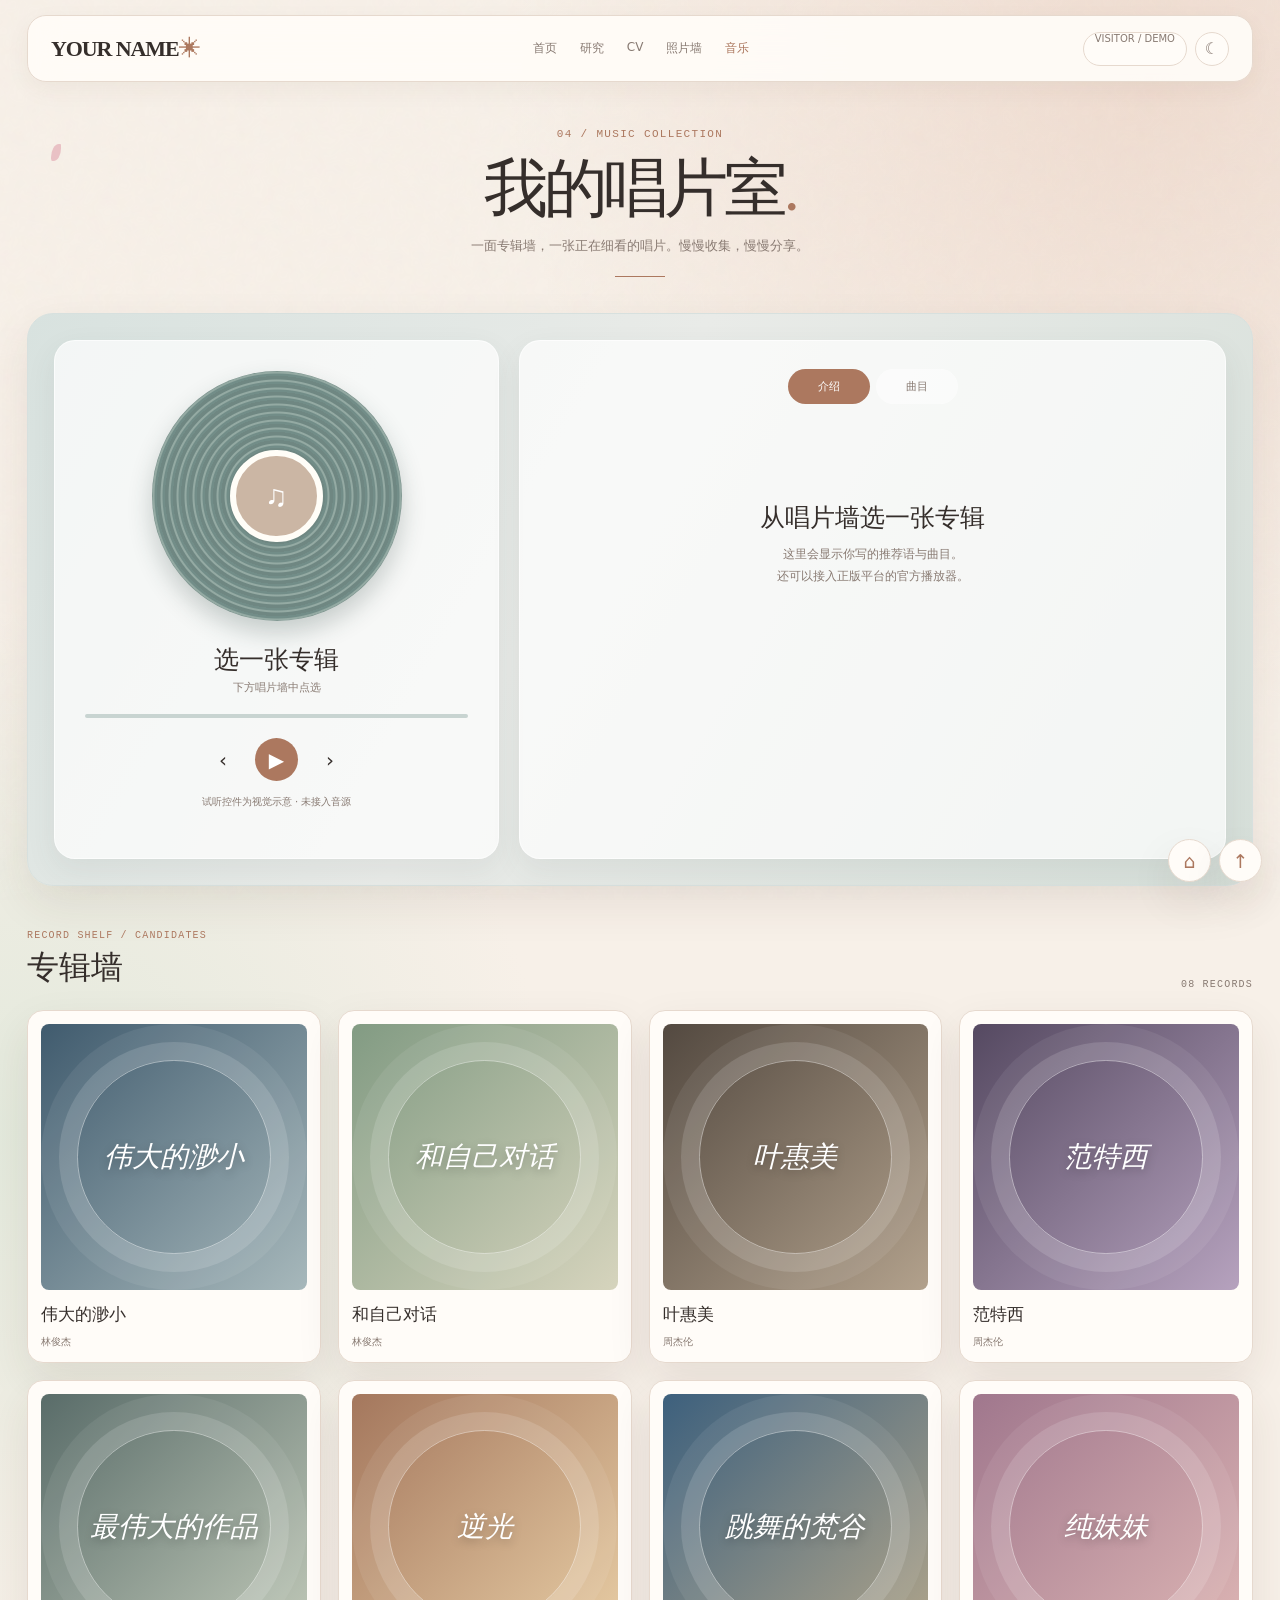
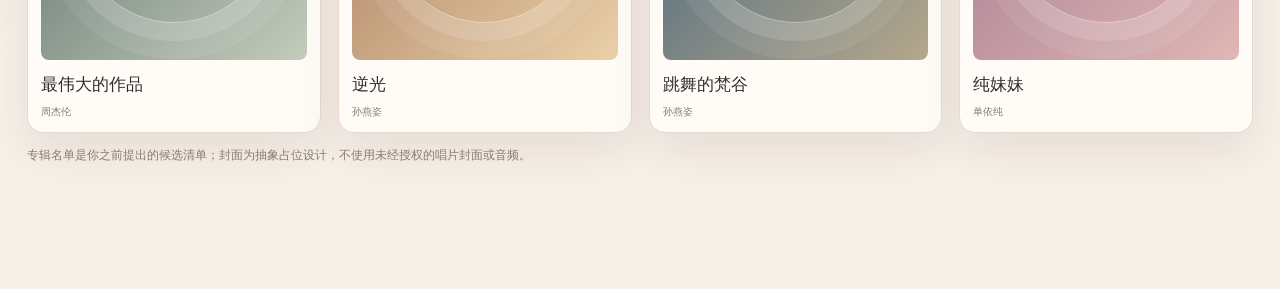
==== paper-music-demo.html @ 96dc183a "Publish personal website trial" ====
<!doctype html><html lang="zh-CN"><head><meta charset="utf-8"><meta name="viewport" content="width=device-width,initial-scale=1"><meta name="description" content="唱片墙与播放器舞台试稿"><title>Music · 完整系列试稿</title><link rel="stylesheet" href="paper-sub.css"><script src="music-data.js" defer></script><script src="paper-sub.js" defer></script></head>
<body data-page="music"><span class="petal a"></span><span class="petal b"></span><span class="petal c"></span>
<header class="site-header wrap"><a class="brand" href="paper-blog-full-demo.html">YOUR NAME<b>✳</b></a><nav class="nav" aria-label="主导航"><a href="paper-blog-full-demo.html">首页</a><a href="paper-publications-demo.html">研究</a><a href="paper-cv-demo.html">CV</a><a href="paper-photography-demo.html">照片墙</a><a href="paper-music-demo.html" aria-current="page">音乐</a></nav><div class="head-actions"><span class="visit-chip">VISITOR / DEMO</span><button class="theme-button" data-theme aria-label="切换深色模式">☾</button></div></header>
<main class="page wrap"><section class="intro"><span class="eyebrow">04 / MUSIC COLLECTION</span><h1>我的唱片室<span style="color:var(--accent)">.</span></h1><p>一面专辑墙，一张正在细看的唱片。慢慢收集，慢慢分享。</p><div class="rule"></div></section>
<section class="music-stage" aria-label="播放器舞台"><div class="card music-disc-panel"><div id="music-disc" class="music-disc" aria-hidden="true"><div class="music-disc-core">♫</div></div><h2 id="music-now-title">选一张专辑</h2><p id="music-now-artist">下方唱片墙中点选</p><div class="music-progress"><i></i></div><div class="music-controls"><button type="button" id="music-prev" aria-label="上一张专辑">‹</button><button class="main-play" type="button" id="music-play" aria-label="播放示意">▶</button><button type="button" id="music-next" aria-label="下一张专辑">›</button></div><p style="margin-top:14px;font-size:10px">试听控件为视觉示意 · 未接入音源</p></div><div class="card music-info"><div class="music-tabs" role="tablist" aria-label="专辑信息"><button type="button" role="tab" aria-selected="true" class="active" data-music-tab="about">介绍</button><button type="button" role="tab" aria-selected="false" data-music-tab="tracks">曲目</button></div><div id="music-info-content" class="music-info-content"><div><h3>从唱片墙选一张专辑</h3><p>这里会显示你写的推荐语与曲目。<br>还可以接入正版平台的官方播放器。</p></div></div></div></section>
<section aria-label="专辑墙"><div class="music-wall-heading"><div><span class="micro">RECORD SHELF / CANDIDATES</span><h2>专辑墙</h2></div><span id="album-count" class="count"></span></div><div id="music-wall" class="music-wall"></div><p class="note">专辑名单是你之前提出的候选清单；封面为抽象占位设计，不使用未经授权的唱片封面或音频。</p></section></main>
<div class="floating-note"><a href="paper-blog-full-demo.html" aria-label="返回主页">⌂</a><button type="button" data-top aria-label="回到顶部">↑</button></div><div class="toast" id="toast" role="status" hidden></div></body></html>
---- paper-sub.css ----
:root{color-scheme:light;--bg:#f7f0e8;--paper:#fffcf8;--paper-soft:#f1e8dd;--ink:#352e2b;--muted:#887a72;--accent:#ac785f;--sage:#89998a;--line:#e6d9ce;--shadow:0 18px 45px rgba(68,49,38,.09)}
*{box-sizing:border-box}html{scroll-behavior:smooth}body{margin:0;min-height:100vh;color:var(--ink);background:radial-gradient(circle at 90% 4%,#efdcd0,transparent 30%),radial-gradient(circle at 2% 60%,#e3e9dc,transparent 31%),var(--bg);font-family:"Microsoft YaHei",system-ui,sans-serif;-webkit-font-smoothing:antialiased}body:before{content:"";position:fixed;inset:0;z-index:-1;opacity:.14;pointer-events:none;background-image:url("data:image/svg+xml,%3Csvg viewBox='0 0 120 120' xmlns='http://www.w3.org/2000/svg'%3E%3Cfilter id='n'%3E%3CfeTurbulence type='fractalNoise' baseFrequency='.5' numOctaves='2'/%3E%3C/filter%3E%3Crect width='100%25' height='100%25' filter='url(%23n)' opacity='.18'/%3E%3C/svg%3E")}body.dark{color-scheme:dark;--bg:#272421;--paper:#35312c;--paper-soft:#453e37;--ink:#f4e8db;--muted:#bdada0;--accent:#d3a18c;--sage:#a7b6a5;--line:#5b5048;--shadow:0 18px 45px rgba(0,0,0,.16);background:#272421}a{color:inherit;text-decoration:none}button,input{font:inherit}button{cursor:pointer}button:disabled{cursor:not-allowed;opacity:.48}a:focus-visible,button:focus-visible,input:focus-visible{outline:2px solid var(--accent);outline-offset:3px}img{display:block;max-width:100%}.wrap{width:min(1380px,calc(100% - 54px));margin:auto}.site-header{position:sticky;z-index:40;top:10px;min-height:67px;display:flex;align-items:center;gap:24px;margin:15px auto 0;padding:12px 23px;border:1px solid var(--line);border-radius:19px;background:color-mix(in srgb,var(--paper) 92%,transparent);box-shadow:0 8px 25px rgba(70,50,38,.05);backdrop-filter:blur(15px)}.brand{flex:none;font:700 22px Georgia,"Songti SC",serif;letter-spacing:-.05em}.brand b{font-weight:400;color:var(--accent)}.nav{display:flex;justify-content:center;gap:clamp(10px,1.8vw,26px);margin:auto;white-space:nowrap}.nav a{color:var(--muted);font-size:12px}.nav a[aria-current="page"],.nav a:hover{color:var(--accent)}.head-actions{display:flex;gap:8px;align-items:center}.theme-button,.visit-chip{height:34px;border:1px solid var(--line);border-radius:99px;background:var(--paper);color:var(--muted)}.theme-button{width:34px}.visit-chip{padding:0 11px;font-size:10px;white-space:nowrap}.petal{position:fixed;z-index:1;width:10px;height:17px;border-radius:80% 8% 75% 15%;background:#de9aa7;opacity:.55;pointer-events:none;animation:drift 8s ease-in-out infinite alternate}.petal.a{top:16%;left:4%}.petal.b{top:38%;right:5%;animation-delay:-3s}.petal.c{top:74%;left:13%;animation-delay:-5s}@keyframes drift{to{translate:14px 20px;rotate:30deg}}
.page{position:relative;z-index:2;padding:46px 0 110px}.eyebrow,.kicker,.micro,.count,.meta,.smallcap{font-family:ui-monospace,Consolas,monospace;letter-spacing:.12em}.eyebrow{display:block;color:var(--accent);font-size:11px}.intro{max-width:800px;margin:0 auto 36px;text-align:center}.intro h1{margin:13px 0 9px;font:500 clamp(43px,5vw,69px)/1.12 Georgia,"Songti SC",serif;letter-spacing:-.065em}.intro p{margin:0;color:var(--muted);font-size:13px;line-height:1.8}.intro .rule{width:50px;height:1px;margin:19px auto 0;background:var(--accent)}.card{border:1px solid var(--line);border-radius:21px;background:var(--paper);box-shadow:var(--shadow)}.panel{padding:26px}.panel-top{display:flex;justify-content:space-between;align-items:center;gap:10px;margin-bottom:20px}.panel-top h2{margin:0;font:500 24px Georgia,"Songti SC",serif}.micro{color:var(--accent);font-size:10px}.count{color:var(--muted);font-size:10px}.note{color:var(--muted);font-size:12px;line-height:1.8}.soft-tag{display:inline-block;padding:7px 11px;border-radius:99px;background:var(--paper-soft);color:var(--accent);font-size:10px}.pill-row{display:flex;flex-wrap:wrap;gap:8px}.pill-row button{padding:9px 15px;border:1px solid var(--line);border-radius:99px;background:var(--paper);color:var(--muted);font-size:11px}.pill-row button.active,.pill-row button:hover{background:var(--accent);border-color:var(--accent);color:white}.blank{border:1px dashed #d8c5b8;border-radius:16px;background:color-mix(in srgb,var(--paper-soft) 46%,var(--paper));padding:27px;color:var(--muted);font-size:12px;line-height:1.8}.blank strong{display:block;margin-bottom:7px;color:var(--ink);font:500 20px Georgia,"Songti SC",serif}.ghost-btn,.solid-btn{display:inline-flex;justify-content:center;align-items:center;gap:8px;border-radius:99px;padding:11px 17px;font-size:11px}.ghost-btn{border:1px solid var(--line);background:var(--paper);color:var(--accent)}.solid-btn{border:1px solid var(--accent);background:var(--accent);color:white}.floating-note{position:fixed;z-index:30;bottom:18px;right:18px;display:flex;gap:8px}.floating-note a,.floating-note button{display:grid;place-items:center;width:43px;height:43px;border:1px solid var(--line);border-radius:50%;background:var(--paper);color:var(--accent);box-shadow:var(--shadow);font-size:19px}.toast{position:fixed;z-index:90;bottom:72px;left:50%;transform:translateX(-50%);max-width:calc(100% - 30px);padding:11px 17px;border-radius:99px;background:var(--ink);color:var(--paper);box-shadow:var(--shadow);font-size:11px;text-align:center}.toast[hidden]{display:none}
/* Publications: archive and project-card patterns, with no invented publications. */
.pub-layout{display:grid;grid-template-columns:minmax(0,1.5fr) minmax(245px,.75fr);gap:20px}.archive-card{padding:29px}.archive-year{display:flex;align-items:center;gap:15px;margin:25px 0 15px;font:500 35px Georgia,serif}.archive-year:after{content:"";height:1px;flex:1;background:var(--line)}.pub-empty{display:grid;place-items:center;min-height:250px;text-align:center}.pub-empty .mark{font:70px Georgia,serif;color:#d3baab}.pub-empty h3{margin:3px 0;font:500 24px Georgia,"Songti SC",serif}.pub-empty p{margin:0;max-width:330px;color:var(--muted);font-size:12px;line-height:1.8}.side-stack{display:flex;flex-direction:column;gap:19px}.idea-card{padding:25px;min-height:142px}.idea-card h3{margin:12px 0 6px;font:500 20px Georgia,"Songti SC",serif}.idea-card p{margin:0;color:var(--muted);font-size:11px;line-height:1.7}.pub-bottom{display:grid;grid-template-columns:repeat(3,1fr);gap:15px;margin-top:23px}.pub-bottom .card{padding:20px}.pub-bottom strong{display:block;margin:12px 0 5px;font:500 17px Georgia,"Songti SC",serif}.pub-bottom p{margin:0;color:var(--muted);font-size:11px;line-height:1.65}
/* CV: cover, tabs and an editorial two-column resume shell. */
.cv-cover{height:235px;position:relative;overflow:hidden;border-radius:23px;background:#dec5b6}.cv-cover img{width:100%;height:100%;object-fit:cover;filter:saturate(.75)}.cv-cover:after{content:"";position:absolute;inset:0;background:linear-gradient(90deg,rgba(30,25,22,.33),transparent 75%)}.cv-cover span{position:absolute;z-index:1;left:35px;bottom:28px;color:#fffaf3;font:italic 25px Georgia,serif}.cv-tabs{display:flex;gap:10px;margin:24px 0}.cv-tabs button{border:1px solid var(--line);border-radius:99px;padding:10px 17px;background:var(--paper);color:var(--muted);font-size:11px}.cv-tabs button.active{background:var(--accent);border-color:var(--accent);color:white}.cv-main{display:grid;grid-template-columns:minmax(0,1.6fr) minmax(230px,.75fr);gap:19px}.cv-sheet{padding:36px}.cv-sheet h1{margin:0 0 12px;font:500 clamp(30px,3vw,45px) Georgia,"Songti SC",serif}.cv-sheet>.note{max-width:650px}.cv-section{margin-top:34px;padding-top:20px;border-top:1px solid var(--line)}.cv-section h2{margin:0 0 16px;font:500 22px Georgia,"Songti SC",serif}.cv-row{display:grid;grid-template-columns:135px 1fr;gap:13px;padding:12px 0;border-bottom:1px solid var(--line)}.cv-row span{color:var(--accent);font:10px ui-monospace,monospace;letter-spacing:.1em}.cv-row p{margin:0;color:var(--muted);font-size:12px;line-height:1.7}.cv-side{display:flex;flex-direction:column;gap:19px}.cv-side .card{padding:24px}.cv-side h3{margin:0 0 10px;font:500 21px Georgia,"Songti SC",serif}.cv-side p{margin:0;color:var(--muted);font-size:11px;line-height:1.7}.cv-side .ghost-btn{margin-top:17px;width:100%}.update-panel{padding:35px}.update-panel[hidden],.cv-main[hidden]{display:none}
/* Photo: stacked album covers and a responsive thumbnail gallery. */
.album-grid{display:grid;grid-template-columns:repeat(4,minmax(0,1fr));gap:20px;margin-top:33px}.photo-album{min-width:0;border:0;background:none;color:var(--ink);text-align:center}.album-stack{position:relative;display:block;width:88%;aspect-ratio:4/3;margin:5px auto 19px;transition:transform .24s}.photo-album:hover .album-stack{transform:translateY(-6px) rotate(-1deg)}.album-stack:before,.album-stack:after{content:"";position:absolute;inset:0;background:#fff;border:5px solid #fff;box-shadow:0 8px 18px rgba(56,40,30,.14)}.album-stack:before{transform:translate(10px,9px) rotate(5deg)}.album-stack:after{transform:translate(-6px,5px) rotate(-4deg)}.album-stack img{position:relative;z-index:1;width:100%;height:100%;object-fit:cover;border:5px solid #fff;box-shadow:0 12px 22px rgba(56,40,30,.18)}.album-title{display:block;font:500 23px Georgia,"Songti SC",serif}.album-sub{display:block;margin-top:6px;color:var(--muted);font-size:11px}.photo-gallery{margin-top:34px}.gallery-top{display:flex;justify-content:space-between;align-items:center;gap:10px;margin-bottom:18px}.gallery-top h2{margin:0;font:500 28px Georgia,"Songti SC",serif}.gallery-grid{display:grid;grid-template-columns:repeat(5,minmax(0,1fr));gap:11px}.gallery-tile{padding:7px 7px 20px;border:1px solid var(--line);border-radius:5px;background:#fffdf8;box-shadow:0 6px 15px rgba(63,43,33,.08);transition:transform .18s}.gallery-tile:hover{transform:translateY(-3px)}.gallery-tile img{width:100%;height:160px;object-fit:cover}.gallery-more{display:block;margin:22px auto 0}.photo-lightbox{position:fixed;z-index:100;inset:0;display:grid;grid-template-columns:75px 1fr 75px;place-items:center;padding:35px;background:rgba(31,25,22,.88)}.photo-lightbox[hidden]{display:none}.lightbox-frame{min-width:0;max-width:100%;max-height:90vh;display:flex;flex-direction:column;align-items:center}.lightbox-frame img{max-width:100%;max-height:75vh;object-fit:contain;background:#fff;box-shadow:0 20px 65px #0005}.lightbox-caption{display:flex;align-items:center;justify-content:center;gap:20px;margin-top:14px;color:#fff5e9;font-size:11px}.lightbox-caption a{text-decoration:underline;text-underline-offset:3px}.photo-lightbox button{border:0;background:none;color:#fff8ee;font-size:35px}.lightbox-close{position:absolute;top:17px;right:19px}
/* Music: listening stage plus album wall; no source audio or cover files are claimed. */
.music-stage{display:grid;grid-template-columns:minmax(250px,.85fr) minmax(0,1.35fr);gap:20px;min-height:450px;margin:20px 0 37px;padding:26px;border:1px solid #d7e0de;border-radius:26px;background:linear-gradient(120deg,#d8e2df,#e9ebe8 44%,#d6dfd9);box-shadow:var(--shadow)}.music-stage>.card{background:rgba(255,255,255,.69);border-color:rgba(255,255,255,.66);box-shadow:0 11px 30px rgba(60,78,72,.08)}.music-disc-panel{display:flex;flex-direction:column;align-items:center;justify-content:center;padding:30px;text-align:center}.music-disc{width:min(250px,75%);aspect-ratio:1;border-radius:50%;display:grid;place-items:center;background:repeating-radial-gradient(circle,#728d88 0 2px,#94aaa3 3px 4px,#6f8782 5px 8px);box-shadow:0 12px 25px rgba(41,61,58,.23)}.music-disc.spin{animation:spin 12s linear infinite}@keyframes spin{to{transform:rotate(360deg)}}.music-disc-core{width:37%;height:37%;display:grid;place-items:center;border:6px solid #fffdf7;border-radius:50%;background:#cbb6a4;color:#fff;font:30px Georgia,serif}.music-disc-panel h2{margin:22px 0 4px;font:500 25px Georgia,"Songti SC",serif}.music-disc-panel p{margin:0 0 19px;color:var(--muted);font-size:11px}.music-progress{width:100%;height:4px;background:#c8d4d1;border-radius:10px}.music-progress i{display:block;width:0;height:100%;background:var(--accent)}.music-controls{display:flex;gap:22px;align-items:center;margin-top:20px}.music-controls button{border:0;background:none;color:var(--ink);font-size:20px}.music-controls .main-play{display:grid;place-items:center;width:43px;height:43px;border-radius:50%;background:var(--accent);color:white}.music-info{padding:28px}.music-tabs{display:flex;justify-content:center;gap:6px}.music-tabs button{padding:10px 30px;border:0;border-radius:99px;background:#fff8;color:var(--muted);font-size:11px}.music-tabs button.active{background:var(--accent);color:#fff}.music-info-content{min-height:280px;display:grid;place-items:center;text-align:center}.music-info-content h3{margin:0 0 10px;font:500 25px Georgia,"Songti SC",serif}.music-info-content p{margin:0;color:var(--muted);font-size:12px;line-height:1.8}.music-wall-heading{display:flex;align-items:end;justify-content:space-between;margin-bottom:20px}.music-wall-heading h2{margin:4px 0 0;font:500 32px Georgia,"Songti SC",serif}.music-wall{display:grid;grid-template-columns:repeat(4,minmax(0,1fr));gap:17px}.music-album{min-width:0;padding:13px;border:1px solid var(--line);border-radius:16px;background:var(--paper);text-align:left;color:var(--ink);box-shadow:var(--shadow);transition:transform .2s,box-shadow .2s}.music-album:hover{transform:translateY(-5px);box-shadow:0 16px 30px rgba(70,48,38,.17)}.music-album.selected{border-color:var(--accent);box-shadow:0 0 0 3px color-mix(in srgb,var(--accent) 17%,transparent),0 17px 30px rgba(70,48,38,.17)}.music-art{position:relative;width:100%;aspect-ratio:1;display:grid;place-items:center;overflow:hidden;border-radius:8px;background:linear-gradient(135deg,var(--c1),var(--c2))}.music-art:before{content:"";position:absolute;width:72%;aspect-ratio:1;border:1px solid #fff7;border-radius:50%;box-shadow:0 0 0 18px #fff2,0 0 0 36px #fff1}.music-art span{position:relative;max-width:80%;color:#fff;text-align:center;font:italic 28px Georgia,"Songti SC",serif;text-shadow:0 3px 10px #0004}.music-album strong{display:block;margin:13px 0 4px;font:500 17px Georgia,"Songti SC",serif}.music-album small{color:var(--muted);font-size:10px}
@media(max-width:1020px){.nav{gap:12px}.nav a{font-size:11px}.visit-chip{display:none}.pub-layout,.cv-main{grid-template-columns:1fr}.side-stack{display:grid;grid-template-columns:1fr 1fr}.gallery-grid{grid-template-columns:repeat(4,1fr)}.music-wall{grid-template-columns:repeat(3,1fr)}}
@media(max-width:700px){.wrap{width:calc(100% - 28px)}.site-header{top:5px;margin-top:6px;gap:12px;padding:10px 14px}.brand{font-size:17px}.nav{margin-left:auto;overflow:auto;justify-content:flex-start}.nav a{font-size:10px}.page{padding-top:35px}.intro h1{font-size:43px}.pub-bottom{grid-template-columns:1fr}.cv-cover{height:180px}.cv-sheet{padding:23px}.album-grid{grid-template-columns:repeat(2,1fr);gap:24px 12px}.gallery-grid{grid-template-columns:repeat(3,1fr)}.gallery-tile img{height:130px}.music-stage{grid-template-columns:1fr}.music-wall{grid-template-columns:repeat(2,1fr)}.photo-lightbox{grid-template-columns:38px 1fr 38px;padding:18px 5px}}
@media(max-width:480px){.nav a:nth-child(n+5){display:none}.intro h1{font-size:38px}.side-stack{display:flex}.cv-row{grid-template-columns:1fr;gap:4px}.album-title{font-size:18px}.gallery-grid{grid-template-columns:repeat(2,1fr)}.gallery-tile img{height:125px}.music-stage{padding:11px}.music-info{padding:18px}.music-wall{gap:10px}.music-album{padding:8px}.music-album strong{font-size:14px}.music-art span{font-size:20px}}
@media(prefers-reduced-motion:reduce){*,*:before,*:after{animation-duration:.01ms!important;scroll-behavior:auto!important}}
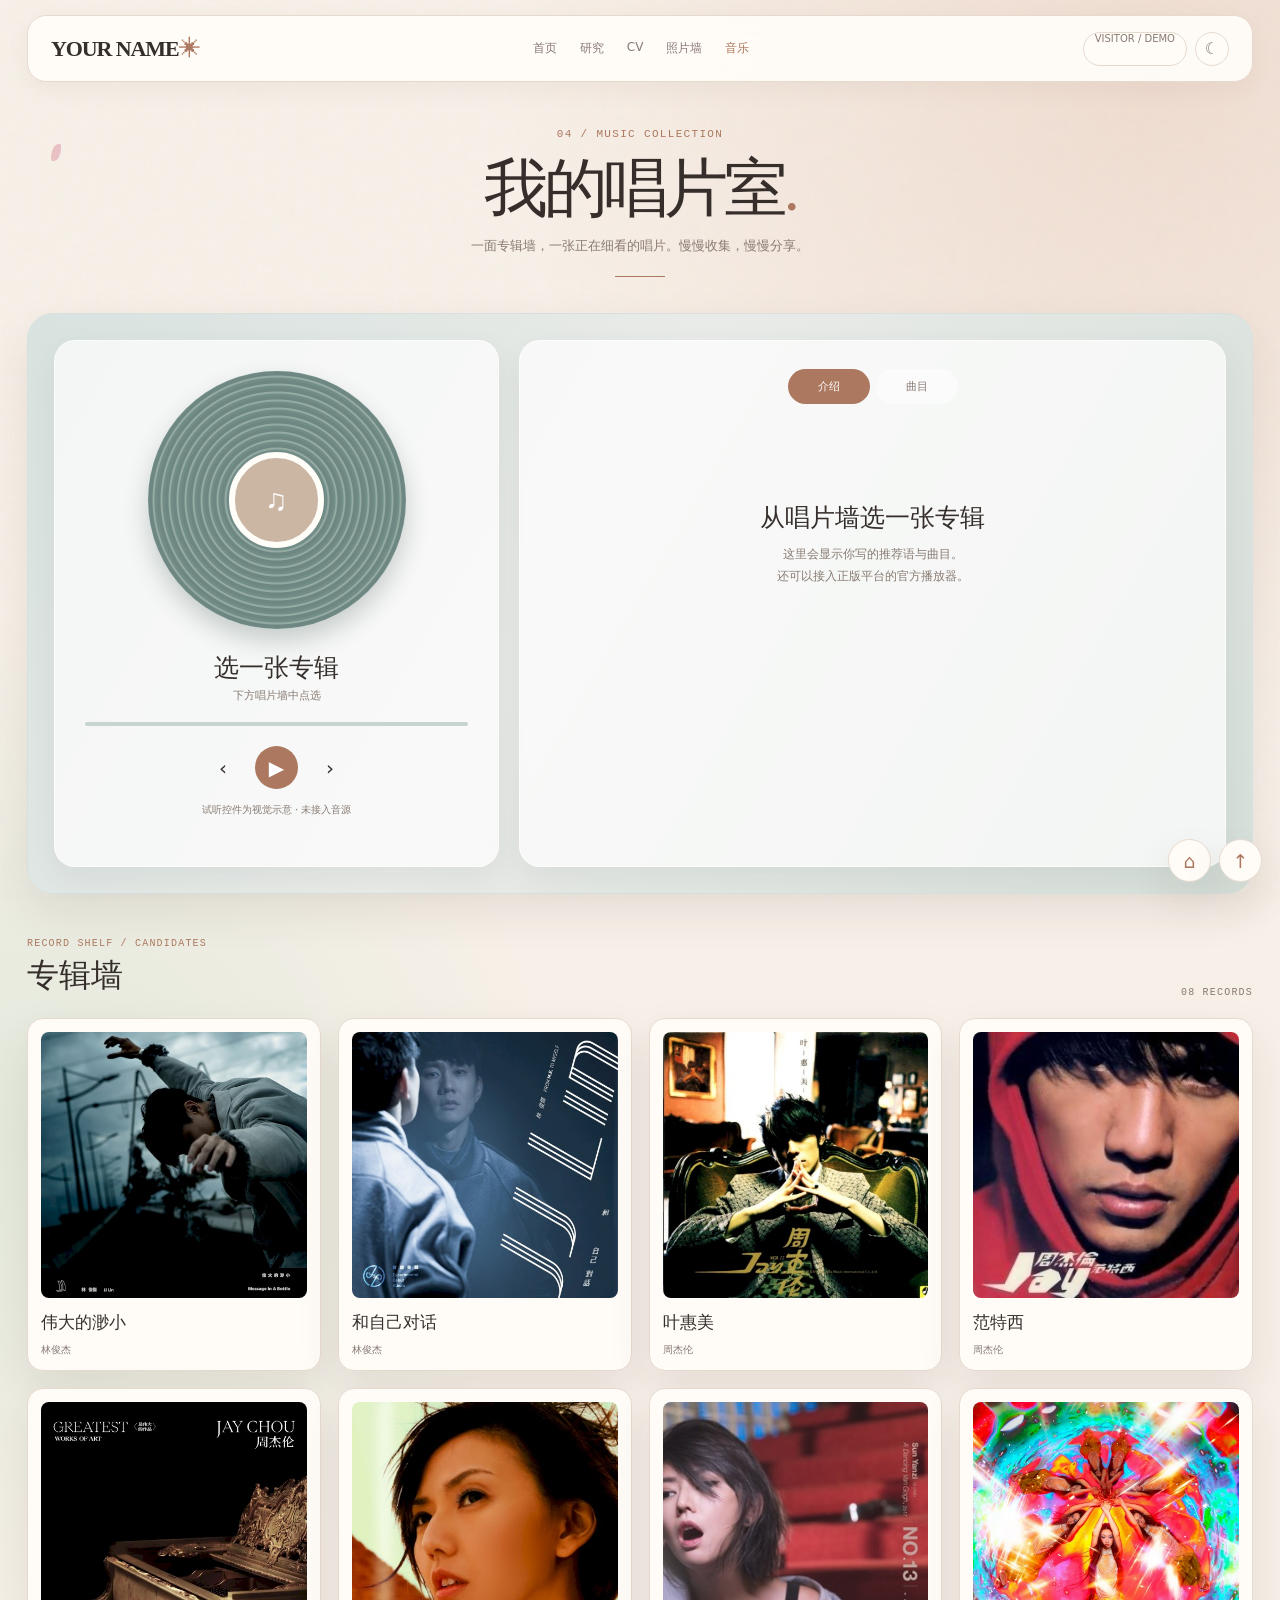
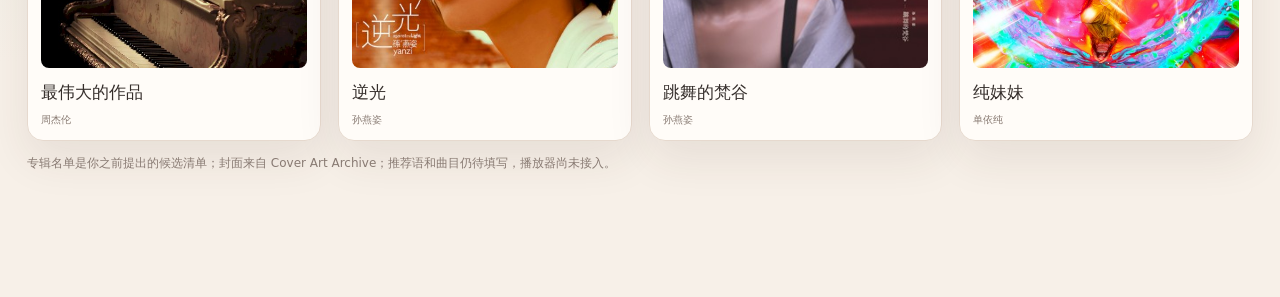
==== commit 656ca9d0: "Show album artwork in music collection" ====
--- a/paper-music-demo.html
+++ b/paper-music-demo.html
@@ -1,7 +1,7 @@
-<!doctype html><html lang="zh-CN"><head><meta charset="utf-8"><meta name="viewport" content="width=device-width,initial-scale=1"><meta name="description" content="唱片墙与播放器舞台试稿"><title>Music · 完整系列试稿</title><link rel="stylesheet" href="paper-sub.css"><script src="music-data.js" defer></script><script src="paper-sub.js" defer></script></head>
+<!doctype html><html lang="zh-CN"><head><meta charset="utf-8"><meta name="viewport" content="width=device-width,initial-scale=1"><meta name="description" content="唱片墙与播放器舞台试稿"><title>Music · 完整系列试稿</title><link rel="stylesheet" href="paper-sub.css"><link rel="stylesheet" href="music-covers.css"><script src="music-data.js" defer></script><script src="paper-sub.js" defer></script></head>
 <body data-page="music"><span class="petal a"></span><span class="petal b"></span><span class="petal c"></span>
 <header class="site-header wrap"><a class="brand" href="paper-blog-full-demo.html">YOUR NAME<b>✳</b></a><nav class="nav" aria-label="主导航"><a href="paper-blog-full-demo.html">首页</a><a href="paper-publications-demo.html">研究</a><a href="paper-cv-demo.html">CV</a><a href="paper-photography-demo.html">照片墙</a><a href="paper-music-demo.html" aria-current="page">音乐</a></nav><div class="head-actions"><span class="visit-chip">VISITOR / DEMO</span><button class="theme-button" data-theme aria-label="切换深色模式">☾</button></div></header>
 <main class="page wrap"><section class="intro"><span class="eyebrow">04 / MUSIC COLLECTION</span><h1>我的唱片室<span style="color:var(--accent)">.</span></h1><p>一面专辑墙，一张正在细看的唱片。慢慢收集，慢慢分享。</p><div class="rule"></div></section>
 <section class="music-stage" aria-label="播放器舞台"><div class="card music-disc-panel"><div id="music-disc" class="music-disc" aria-hidden="true"><div class="music-disc-core">♫</div></div><h2 id="music-now-title">选一张专辑</h2><p id="music-now-artist">下方唱片墙中点选</p><div class="music-progress"><i></i></div><div class="music-controls"><button type="button" id="music-prev" aria-label="上一张专辑">‹</button><button class="main-play" type="button" id="music-play" aria-label="播放示意">▶</button><button type="button" id="music-next" aria-label="下一张专辑">›</button></div><p style="margin-top:14px;font-size:10px">试听控件为视觉示意 · 未接入音源</p></div><div class="card music-info"><div class="music-tabs" role="tablist" aria-label="专辑信息"><button type="button" role="tab" aria-selected="true" class="active" data-music-tab="about">介绍</button><button type="button" role="tab" aria-selected="false" data-music-tab="tracks">曲目</button></div><div id="music-info-content" class="music-info-content"><div><h3>从唱片墙选一张专辑</h3><p>这里会显示你写的推荐语与曲目。<br>还可以接入正版平台的官方播放器。</p></div></div></div></section>
-<section aria-label="专辑墙"><div class="music-wall-heading"><div><span class="micro">RECORD SHELF / CANDIDATES</span><h2>专辑墙</h2></div><span id="album-count" class="count"></span></div><div id="music-wall" class="music-wall"></div><p class="note">专辑名单是你之前提出的候选清单；封面为抽象占位设计，不使用未经授权的唱片封面或音频。</p></section></main>
+<section aria-label="专辑墙"><div class="music-wall-heading"><div><span class="micro">RECORD SHELF / CANDIDATES</span><h2>专辑墙</h2></div><span id="album-count" class="count"></span></div><div id="music-wall" class="music-wall"></div><p class="note">专辑名单是你之前提出的候选清单；封面来自 Cover Art Archive；推荐语和曲目仍待填写，播放器尚未接入。</p></section></main>
 <div class="floating-note"><a href="paper-blog-full-demo.html" aria-label="返回主页">⌂</a><button type="button" data-top aria-label="回到顶部">↑</button></div><div class="toast" id="toast" role="status" hidden></div></body></html>
--- a/music-covers.css
+++ b/music-covers.css
@@ -0,0 +1,60 @@
+.music-display {
+  position: relative;
+  width: min(258px, 78%);
+  aspect-ratio: 1;
+  margin: 0 auto;
+  isolation: isolate;
+}
+
+.music-display .music-disc {
+  width: 100%;
+  height: 100%;
+  transition: transform .4s ease;
+}
+
+.music-display.has-cover .music-disc {
+  position: absolute;
+  top: 2%;
+  left: 14%;
+  width: 94%;
+  height: 94%;
+  transform: rotate(16deg);
+}
+
+.music-stage-cover:not([hidden]) {
+  position: absolute;
+  z-index: 1;
+  top: 3%;
+  left: 0;
+  display: block;
+  width: 83%;
+  aspect-ratio: 1;
+  border: 5px solid #f9f7f3;
+  border-radius: 5px;
+  object-fit: cover;
+  box-shadow: 0 12px 27px #24312c42,
+    0 0 35px color-mix(in srgb, var(--album-glow) 35%, transparent);
+}
+
+.music-art.has-cover::before,
+.music-art.has-cover span { display: none; }
+
+.music-art img {
+  display: block;
+  width: 100%;
+  height: 100%;
+  object-fit: cover;
+  transition: transform .3s ease;
+}
+
+.music-album:hover .music-art,
+.music-album.selected .music-art {
+  box-shadow: 0 0 26px color-mix(in srgb, var(--c1) 38%, transparent);
+}
+
+.music-album:hover .music-art img { transform: scale(1.04); }
+
+@media (prefers-reduced-motion: reduce) {
+  .music-art img,
+  .music-display .music-disc { transition: none; }
+}
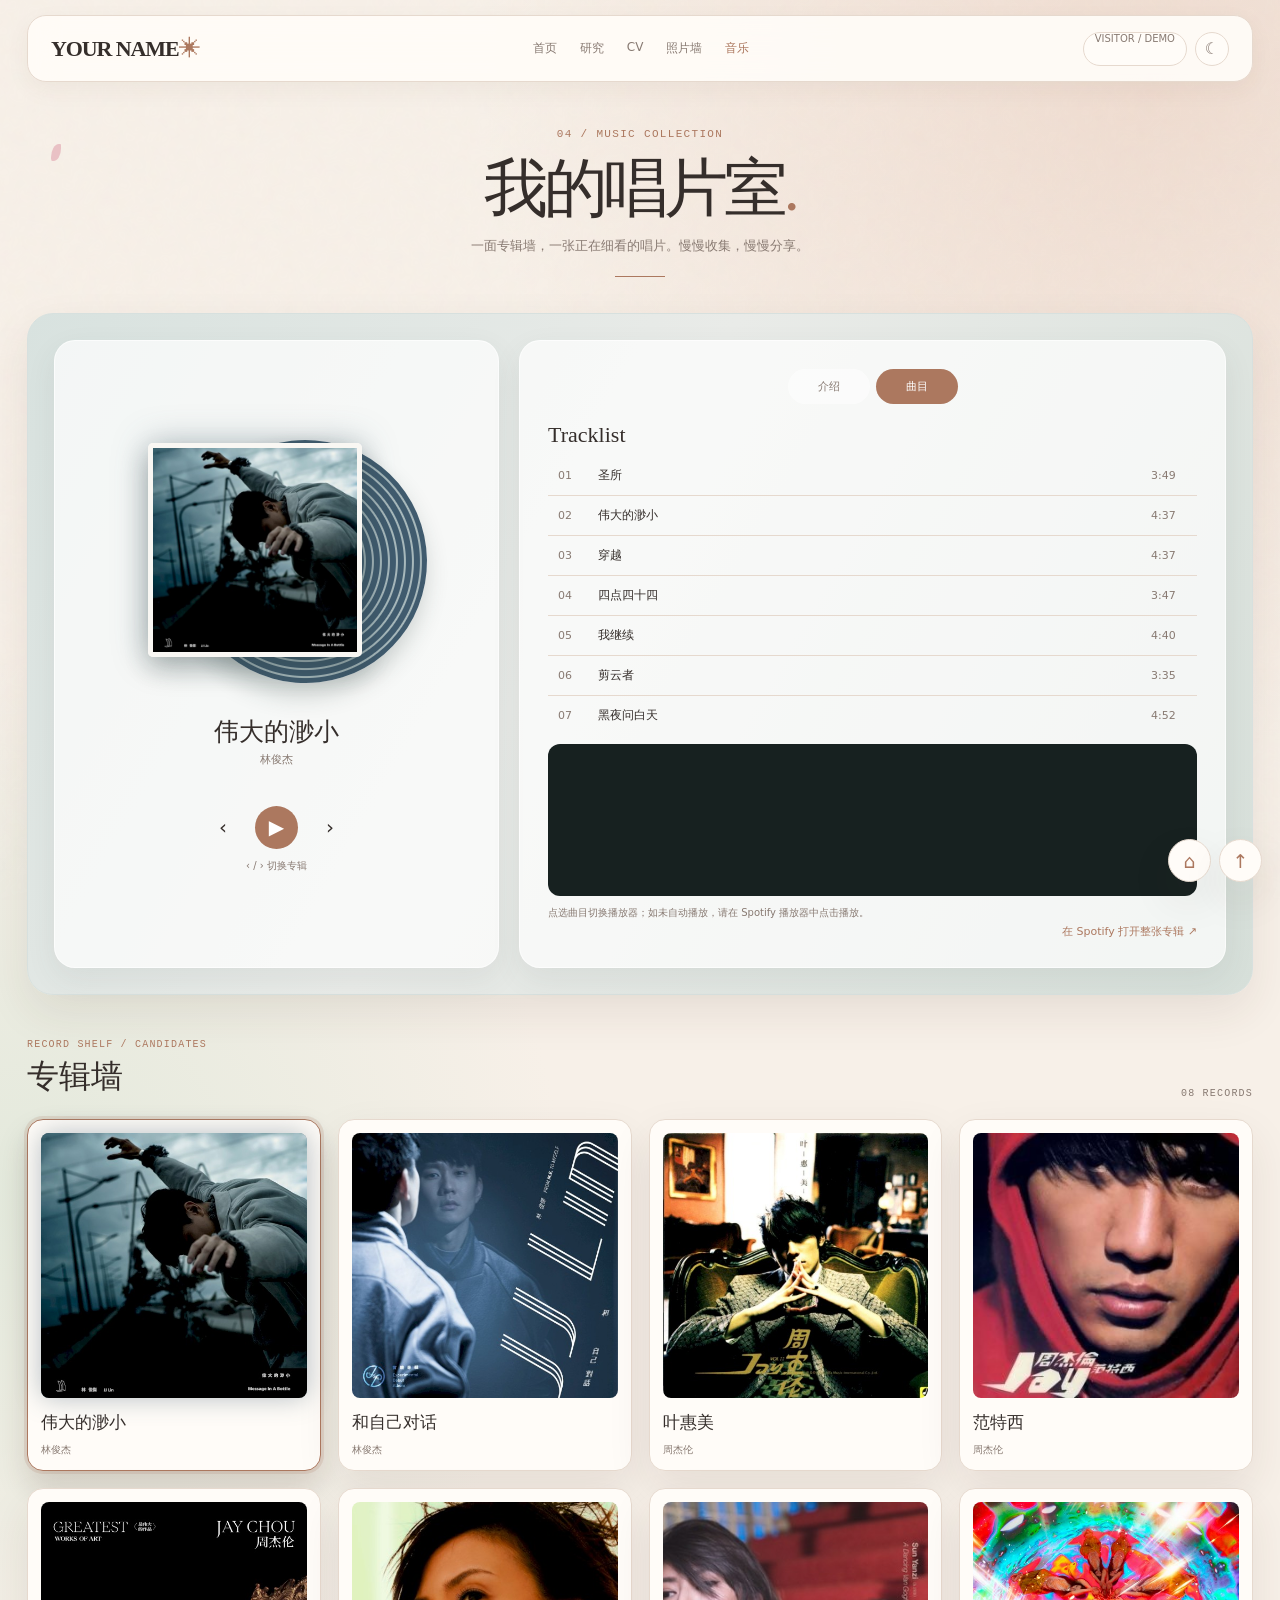
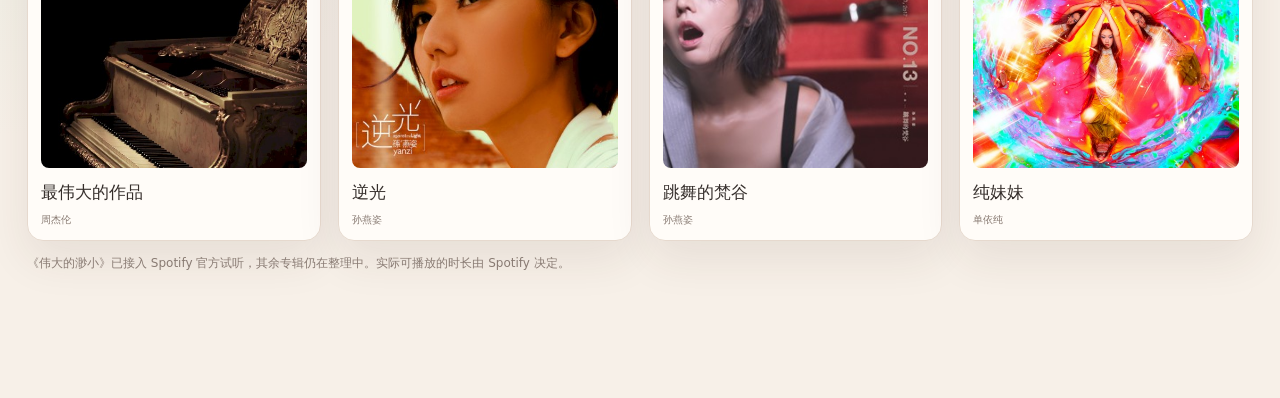
==== commit 0abbea7b: "Add Spotify listening sample for Great Small album" ====
--- a/paper-music-demo.html
+++ b/paper-music-demo.html
@@ -1,7 +1,7 @@
-<!doctype html><html lang="zh-CN"><head><meta charset="utf-8"><meta name="viewport" content="width=device-width,initial-scale=1"><meta name="description" content="唱片墙与播放器舞台试稿"><title>Music · 完整系列试稿</title><link rel="stylesheet" href="paper-sub.css"><link rel="stylesheet" href="music-covers.css"><script src="music-data.js" defer></script><script src="paper-sub.js" defer></script></head>
+<!doctype html><html lang="zh-CN"><head><meta charset="utf-8"><meta name="viewport" content="width=device-width,initial-scale=1"><meta name="description" content="唱片墙与播放器舞台试稿"><title>Music · 完整系列试稿</title><link rel="stylesheet" href="paper-sub.css"><link rel="stylesheet" href="music-covers.css?v=spotify-1"><script src="music-data.js?v=spotify-1" defer></script><script src="paper-sub.js?v=spotify-1" defer></script></head>
 <body data-page="music"><span class="petal a"></span><span class="petal b"></span><span class="petal c"></span>
 <header class="site-header wrap"><a class="brand" href="paper-blog-full-demo.html">YOUR NAME<b>✳</b></a><nav class="nav" aria-label="主导航"><a href="paper-blog-full-demo.html">首页</a><a href="paper-publications-demo.html">研究</a><a href="paper-cv-demo.html">CV</a><a href="paper-photography-demo.html">照片墙</a><a href="paper-music-demo.html" aria-current="page">音乐</a></nav><div class="head-actions"><span class="visit-chip">VISITOR / DEMO</span><button class="theme-button" data-theme aria-label="切换深色模式">☾</button></div></header>
 <main class="page wrap"><section class="intro"><span class="eyebrow">04 / MUSIC COLLECTION</span><h1>我的唱片室<span style="color:var(--accent)">.</span></h1><p>一面专辑墙，一张正在细看的唱片。慢慢收集，慢慢分享。</p><div class="rule"></div></section>
-<section class="music-stage" aria-label="播放器舞台"><div class="card music-disc-panel"><div id="music-disc" class="music-disc" aria-hidden="true"><div class="music-disc-core">♫</div></div><h2 id="music-now-title">选一张专辑</h2><p id="music-now-artist">下方唱片墙中点选</p><div class="music-progress"><i></i></div><div class="music-controls"><button type="button" id="music-prev" aria-label="上一张专辑">‹</button><button class="main-play" type="button" id="music-play" aria-label="播放示意">▶</button><button type="button" id="music-next" aria-label="下一张专辑">›</button></div><p style="margin-top:14px;font-size:10px">试听控件为视觉示意 · 未接入音源</p></div><div class="card music-info"><div class="music-tabs" role="tablist" aria-label="专辑信息"><button type="button" role="tab" aria-selected="true" class="active" data-music-tab="about">介绍</button><button type="button" role="tab" aria-selected="false" data-music-tab="tracks">曲目</button></div><div id="music-info-content" class="music-info-content"><div><h3>从唱片墙选一张专辑</h3><p>这里会显示你写的推荐语与曲目。<br>还可以接入正版平台的官方播放器。</p></div></div></div></section>
-<section aria-label="专辑墙"><div class="music-wall-heading"><div><span class="micro">RECORD SHELF / CANDIDATES</span><h2>专辑墙</h2></div><span id="album-count" class="count"></span></div><div id="music-wall" class="music-wall"></div><p class="note">专辑名单是你之前提出的候选清单；封面来自 Cover Art Archive；推荐语和曲目仍待填写，播放器尚未接入。</p></section></main>
+<section class="music-stage" aria-label="播放器舞台"><div class="card music-disc-panel"><div id="music-disc" class="music-disc" aria-hidden="true"><div class="music-disc-core">♫</div></div><h2 id="music-now-title">伟大的渺小</h2><p id="music-now-artist">林俊杰</p><div class="music-controls"><button type="button" id="music-prev" aria-label="上一张专辑">‹</button><button class="main-play" type="button" id="music-play" aria-label="播放或暂停 Spotify 试听">▶</button><button type="button" id="music-next" aria-label="下一张专辑">›</button></div><p class="music-control-caption">‹ / › 切换专辑</p></div><div class="card music-info"><div class="music-tabs" role="tablist" aria-label="专辑信息"><button type="button" role="tab" aria-selected="false" data-music-tab="about">介绍</button><button type="button" role="tab" aria-selected="true" class="active" data-music-tab="tracks">曲目</button></div><div id="music-info-content" class="music-info-content"></div></div></section>
+<section aria-label="专辑墙"><div class="music-wall-heading"><div><span class="micro">RECORD SHELF / CANDIDATES</span><h2>专辑墙</h2></div><span id="album-count" class="count"></span></div><div id="music-wall" class="music-wall"></div><p class="note">《伟大的渺小》已接入 Spotify 官方试听，其余专辑仍在整理中。实际可播放的时长由 Spotify 决定。</p></section></main>
 <div class="floating-note"><a href="paper-blog-full-demo.html" aria-label="返回主页">⌂</a><button type="button" data-top aria-label="回到顶部">↑</button></div><div class="toast" id="toast" role="status" hidden></div></body></html>
--- a/music-covers.css
+++ b/music-covers.css
@@ -58,3 +58,25 @@
   .music-art img,
   .music-display .music-disc { transition: none; }
 }
+
+.music-stage .music-info { display: flex; flex-direction: column; min-width: 0; }
+.music-stage .music-info-content { display: block; min-height: 0; flex: 1; text-align: left; }
+.music-detail-inner { width: 100%; }
+.music-detail-inner h3 { margin: 18px 0 8px; font-size: 22px; }
+.music-detail-inner p { margin: 0 0 15px; line-height: 1.7; }
+.music-tracklist { max-height: 272px; overflow-y: auto; margin: 8px 0 16px; padding: 0; list-style: none; scrollbar-color: #a7b8bb transparent; }
+.music-tracklist li { margin: 0; }
+.music-track { display: grid; grid-template-columns: 30px minmax(0,1fr) 36px; align-items: center; gap: 10px; width: 100%; min-height: 40px; padding: 4px 10px; border: 0; border-bottom: 1px solid var(--line); background: transparent; color: var(--ink); text-align: left; cursor: pointer; }
+.music-track:hover, .music-track.active { background: #d8e2df88; border-radius: 8px; }
+.music-track span { color: var(--muted); font-size: 11px; font-variant-numeric: tabular-nums; }
+.music-track strong { overflow: hidden; text-overflow: ellipsis; white-space: nowrap; font-weight: 500; font-size: 12px; }
+.spotify-player { width: 100%; min-height: 152px; overflow: hidden; border-radius: 12px; background: #172120; }
+.spotify-player[hidden] { display: none; }
+.spotify-player iframe { display: block; width: 100%; height: 152px; border: 0; }
+.spotify-hint { margin: 9px 0 3px !important; color: var(--muted); font-size: 10px !important; line-height: 1.55; }
+.spotify-hint[hidden], .spotify-album-link[hidden] { display: none; }
+.spotify-album-link { align-self: flex-end; color: var(--accent); font-size: 11px; text-decoration: none; }
+.spotify-album-link:hover { text-decoration: underline; }
+.music-control-caption { margin: 10px 0 0 !important; font-size: 10px !important; }
+.music-controls button { cursor: pointer; }
+@media (max-width: 700px) { .music-tracklist { max-height: 240px; } }
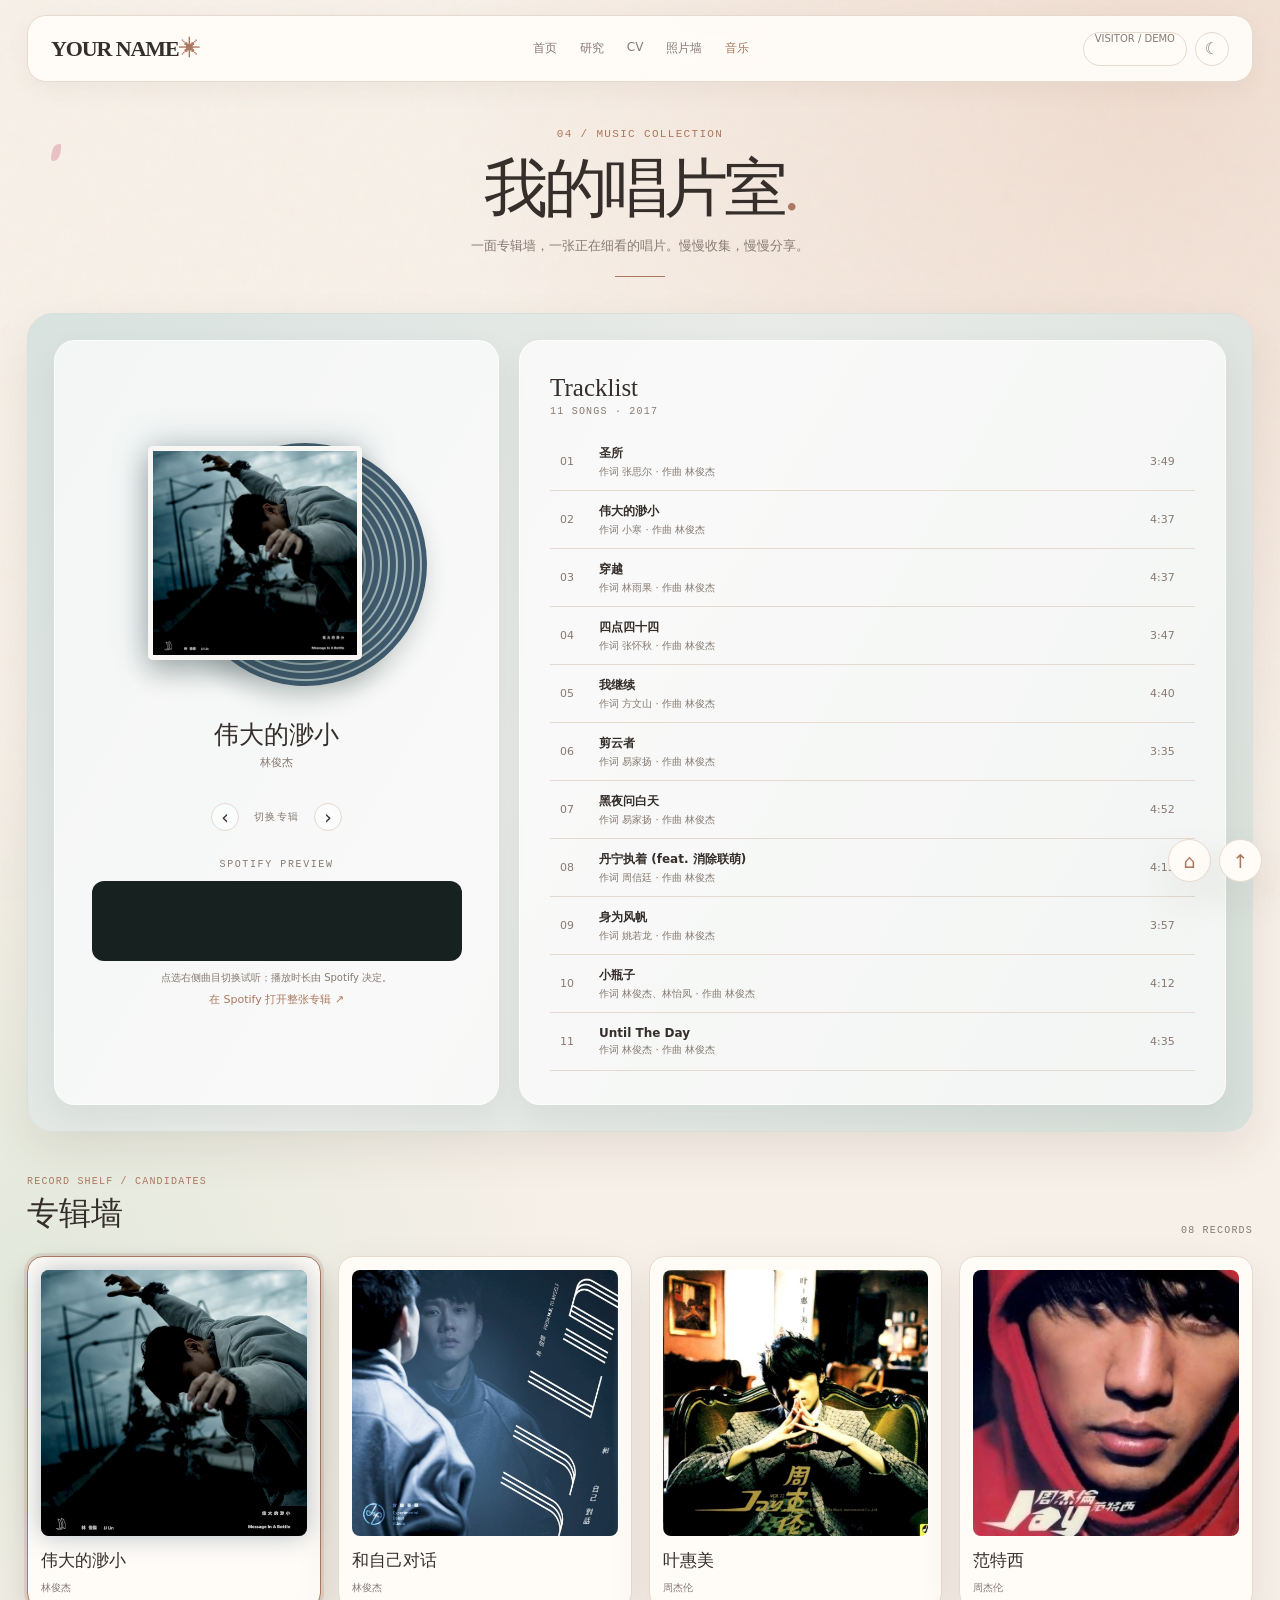
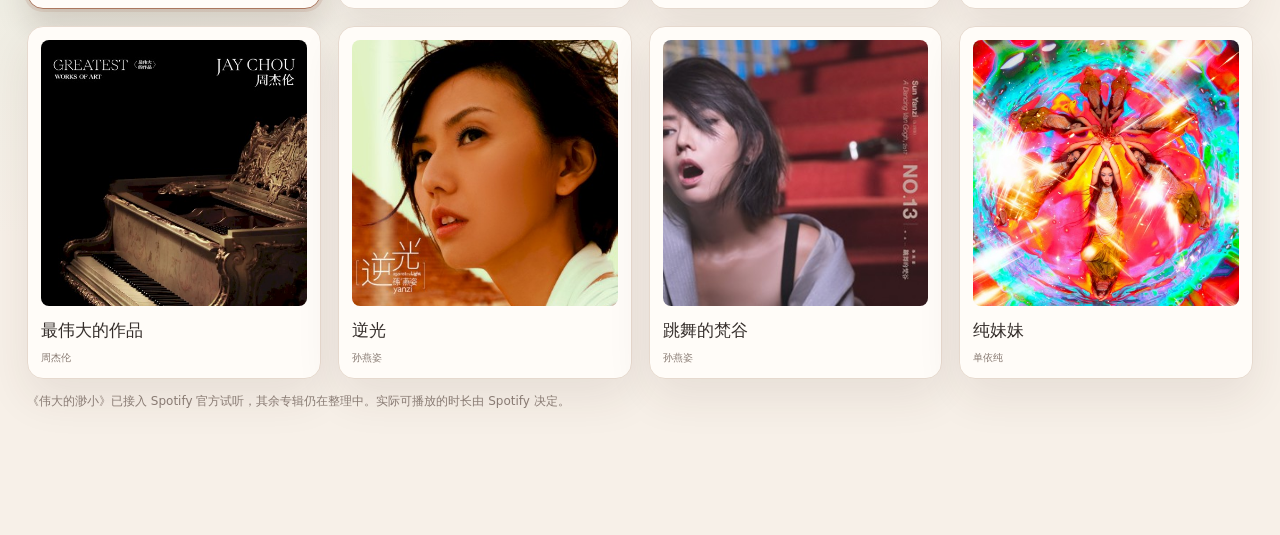
==== commit ce99ff65: "Refine music tracklist and move player below album art" ====
--- a/paper-music-demo.html
+++ b/paper-music-demo.html
@@ -1,7 +1,15 @@
-<!doctype html><html lang="zh-CN"><head><meta charset="utf-8"><meta name="viewport" content="width=device-width,initial-scale=1"><meta name="description" content="唱片墙与播放器舞台试稿"><title>Music · 完整系列试稿</title><link rel="stylesheet" href="paper-sub.css"><link rel="stylesheet" href="music-covers.css?v=spotify-1"><script src="music-data.js?v=spotify-1" defer></script><script src="paper-sub.js?v=spotify-1" defer></script></head>
+<!doctype html><html lang="zh-CN"><head><meta charset="utf-8"><meta name="viewport" content="width=device-width,initial-scale=1"><meta name="description" content="唱片墙与播放器舞台试稿"><title>Music · 完整系列试稿</title><link rel="stylesheet" href="paper-sub.css"><link rel="stylesheet" href="music-covers.css?v=spotify-2"><script src="music-data.js?v=spotify-2" defer></script><script src="paper-sub.js?v=spotify-2" defer></script></head>
 <body data-page="music"><span class="petal a"></span><span class="petal b"></span><span class="petal c"></span>
 <header class="site-header wrap"><a class="brand" href="paper-blog-full-demo.html">YOUR NAME<b>✳</b></a><nav class="nav" aria-label="主导航"><a href="paper-blog-full-demo.html">首页</a><a href="paper-publications-demo.html">研究</a><a href="paper-cv-demo.html">CV</a><a href="paper-photography-demo.html">照片墙</a><a href="paper-music-demo.html" aria-current="page">音乐</a></nav><div class="head-actions"><span class="visit-chip">VISITOR / DEMO</span><button class="theme-button" data-theme aria-label="切换深色模式">☾</button></div></header>
 <main class="page wrap"><section class="intro"><span class="eyebrow">04 / MUSIC COLLECTION</span><h1>我的唱片室<span style="color:var(--accent)">.</span></h1><p>一面专辑墙，一张正在细看的唱片。慢慢收集，慢慢分享。</p><div class="rule"></div></section>
-<section class="music-stage" aria-label="播放器舞台"><div class="card music-disc-panel"><div id="music-disc" class="music-disc" aria-hidden="true"><div class="music-disc-core">♫</div></div><h2 id="music-now-title">伟大的渺小</h2><p id="music-now-artist">林俊杰</p><div class="music-controls"><button type="button" id="music-prev" aria-label="上一张专辑">‹</button><button class="main-play" type="button" id="music-play" aria-label="播放或暂停 Spotify 试听">▶</button><button type="button" id="music-next" aria-label="下一张专辑">›</button></div><p class="music-control-caption">‹ / › 切换专辑</p></div><div class="card music-info"><div class="music-tabs" role="tablist" aria-label="专辑信息"><button type="button" role="tab" aria-selected="false" data-music-tab="about">介绍</button><button type="button" role="tab" aria-selected="true" class="active" data-music-tab="tracks">曲目</button></div><div id="music-info-content" class="music-info-content"></div></div></section>
+<section class="music-stage" aria-label="播放器舞台">
+  <div class="card music-disc-panel">
+    <div id="music-disc" class="music-disc" aria-hidden="true"><div class="music-disc-core">♫</div></div>
+    <h2 id="music-now-title">伟大的渺小</h2><p id="music-now-artist">林俊杰</p>
+    <div class="music-controls"><button type="button" id="music-prev" aria-label="上一张专辑">‹</button><span>切换专辑</span><button type="button" id="music-next" aria-label="下一张专辑">›</button></div>
+    <p class="music-control-caption">SPOTIFY PREVIEW</p>
+  </div>
+  <div class="card music-info"><div id="music-info-content" class="music-info-content"></div></div>
+</section>
 <section aria-label="专辑墙"><div class="music-wall-heading"><div><span class="micro">RECORD SHELF / CANDIDATES</span><h2>专辑墙</h2></div><span id="album-count" class="count"></span></div><div id="music-wall" class="music-wall"></div><p class="note">《伟大的渺小》已接入 Spotify 官方试听，其余专辑仍在整理中。实际可播放的时长由 Spotify 决定。</p></section></main>
 <div class="floating-note"><a href="paper-blog-full-demo.html" aria-label="返回主页">⌂</a><button type="button" data-top aria-label="回到顶部">↑</button></div><div class="toast" id="toast" role="status" hidden></div></body></html>
--- a/music-covers.css
+++ b/music-covers.css
@@ -59,24 +59,33 @@
   .music-display .music-disc { transition: none; }
 }
 
-.music-stage .music-info { display: flex; flex-direction: column; min-width: 0; }
+.music-stage .music-disc-panel { min-width: 0; padding: 32px 28px; }
+.music-stage .music-info { display: flex; flex-direction: column; min-width: 0; padding: 33px 30px; }
 .music-stage .music-info-content { display: block; min-height: 0; flex: 1; text-align: left; }
 .music-detail-inner { width: 100%; }
-.music-detail-inner h3 { margin: 18px 0 8px; font-size: 22px; }
-.music-detail-inner p { margin: 0 0 15px; line-height: 1.7; }
-.music-tracklist { max-height: 272px; overflow-y: auto; margin: 8px 0 16px; padding: 0; list-style: none; scrollbar-color: #a7b8bb transparent; }
+.music-detail-inner h3 { margin: 0; font-size: 25px; }
+.music-detail-inner p { line-height: 1.7; }
+.music-detail-inner .music-track-count { margin: 3px 0 14px; color: var(--muted); font: 10px/1.4 ui-monospace, monospace; letter-spacing: .12em; }
+.music-tracklist { margin: 0; padding: 0; list-style: none; }
 .music-tracklist li { margin: 0; }
-.music-track { display: grid; grid-template-columns: 30px minmax(0,1fr) 36px; align-items: center; gap: 10px; width: 100%; min-height: 40px; padding: 4px 10px; border: 0; border-bottom: 1px solid var(--line); background: transparent; color: var(--ink); text-align: left; cursor: pointer; }
+.music-track { display: grid; grid-template-columns: 28px minmax(0,1fr) 35px; align-items: center; gap: 11px; width: 100%; min-height: 58px; padding: 6px 10px; border: 0; border-bottom: 1px solid var(--line); background: transparent; color: var(--ink); text-align: left; cursor: pointer; }
 .music-track:hover, .music-track.active { background: #d8e2df88; border-radius: 8px; }
-.music-track span { color: var(--muted); font-size: 11px; font-variant-numeric: tabular-nums; }
-.music-track strong { overflow: hidden; text-overflow: ellipsis; white-space: nowrap; font-weight: 500; font-size: 12px; }
-.spotify-player { width: 100%; min-height: 152px; overflow: hidden; border-radius: 12px; background: #172120; }
+.music-track > span:first-child, .music-track > span:last-child { color: var(--muted); font-size: 11px; font-variant-numeric: tabular-nums; }
+.music-track-copy { display: flex; flex-direction: column; min-width: 0; gap: 3px; }
+.music-track-copy strong { overflow: hidden; text-overflow: ellipsis; white-space: nowrap; font-weight: 600; font-size: 12px; }
+.music-track-copy small { overflow: hidden; color: var(--muted); font-size: 10px; text-overflow: ellipsis; white-space: nowrap; }
+.music-disc-panel .music-controls { gap: 15px; margin-top: 14px; }
+.music-disc-panel .music-controls button { display: grid; place-items: center; width: 28px; height: 28px; border: 1px solid var(--line); border-radius: 50%; background: #fff9; font-size: 19px; cursor: pointer; }
+.music-disc-panel .music-controls span { color: var(--muted); font-size: 10px; letter-spacing: .12em; }
+.music-control-caption { margin: 27px 0 9px !important; font: 10px/1.4 ui-monospace, monospace !important; letter-spacing: .16em; }
+.spotify-player { width: min(100%, 370px); height: 80px; overflow: hidden; border-radius: 12px; background: #172120; }
 .spotify-player[hidden] { display: none; }
-.spotify-player iframe { display: block; width: 100%; height: 152px; border: 0; }
-.spotify-hint { margin: 9px 0 3px !important; color: var(--muted); font-size: 10px !important; line-height: 1.55; }
+.spotify-player iframe { display: block; width: 100%; height: 80px; border: 0; }
+.spotify-hint { max-width: 370px; margin: 9px 0 3px !important; color: var(--muted); font-size: 10px !important; line-height: 1.55; }
 .spotify-hint[hidden], .spotify-album-link[hidden] { display: none; }
-.spotify-album-link { align-self: flex-end; color: var(--accent); font-size: 11px; text-decoration: none; }
+.spotify-album-link { align-self: center; margin-top: 4px; color: var(--accent); font-size: 11px; text-decoration: none; }
 .spotify-album-link:hover { text-decoration: underline; }
-.music-control-caption { margin: 10px 0 0 !important; font-size: 10px !important; }
-.music-controls button { cursor: pointer; }
-@media (max-width: 700px) { .music-tracklist { max-height: 240px; } }
+@media (max-width: 700px) {
+  .music-stage .music-info { padding: 24px 18px; }
+  .music-track { min-height: 58px; }
+}
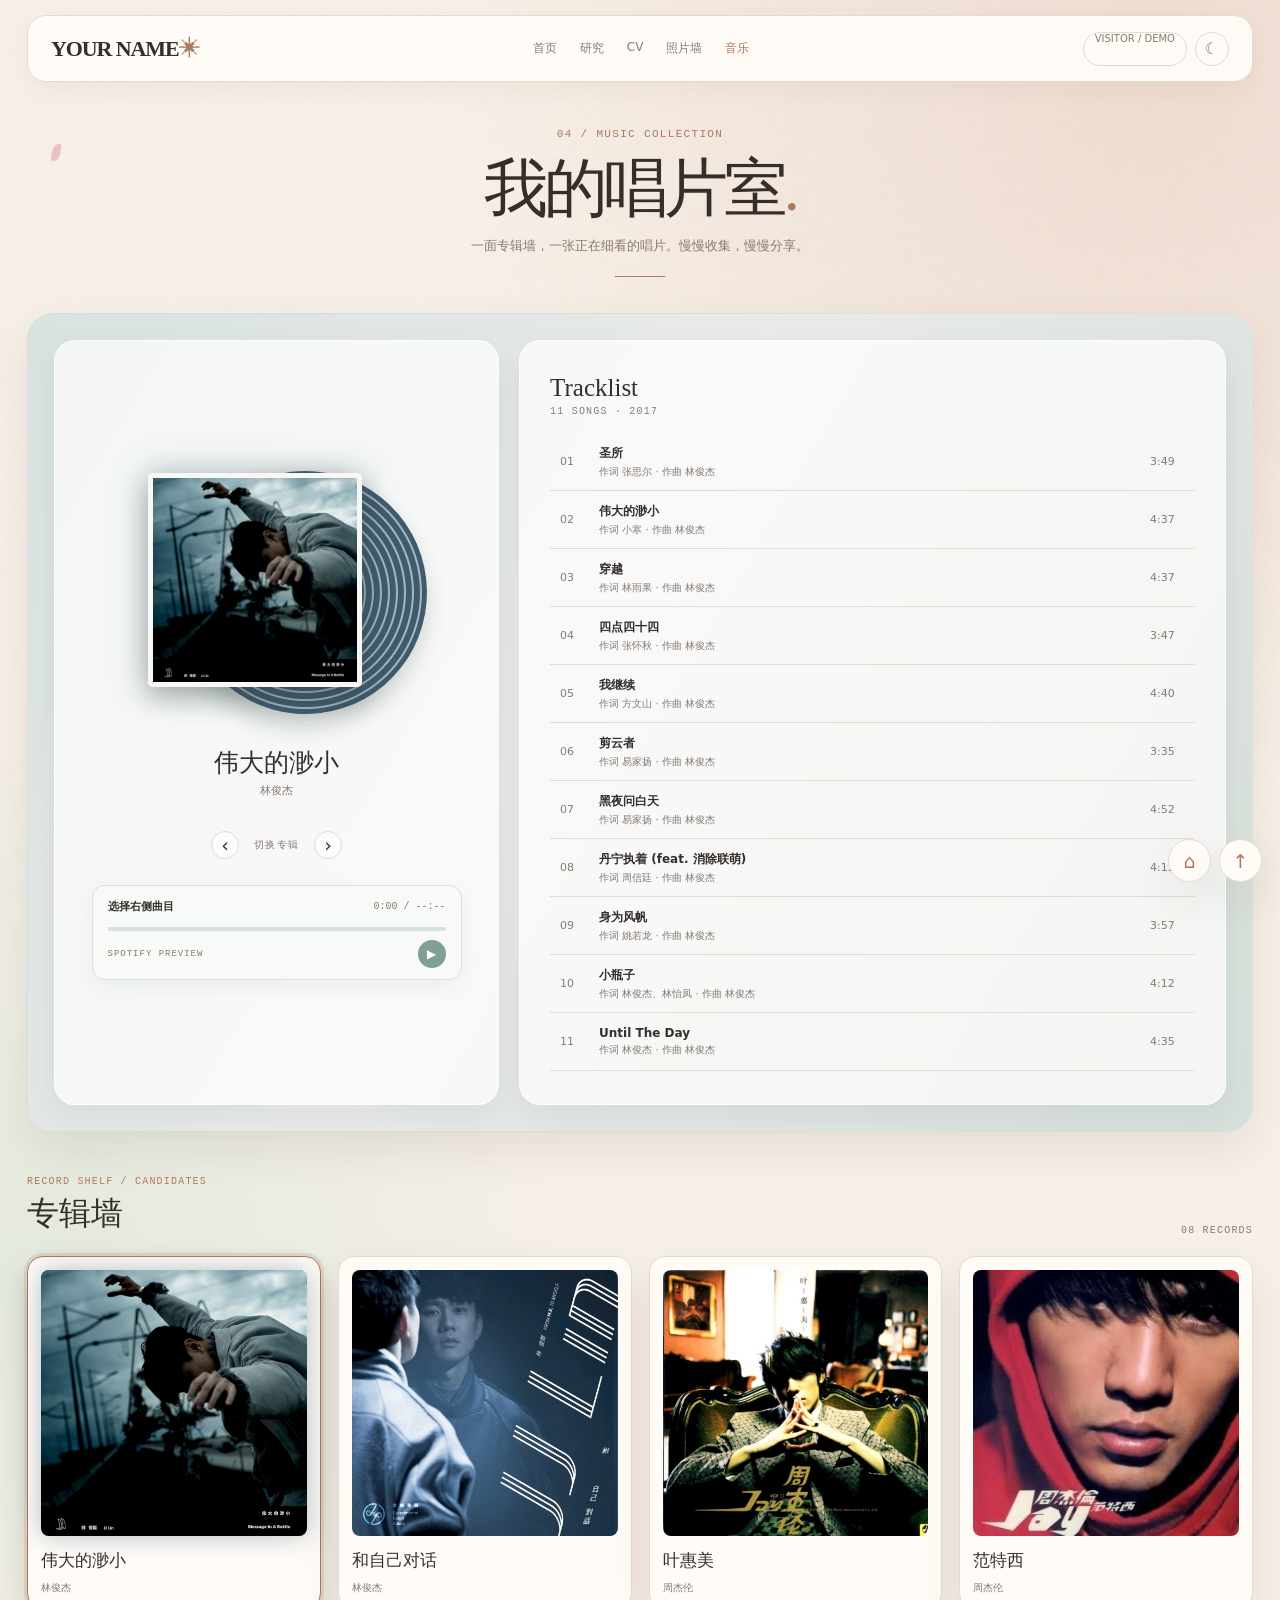
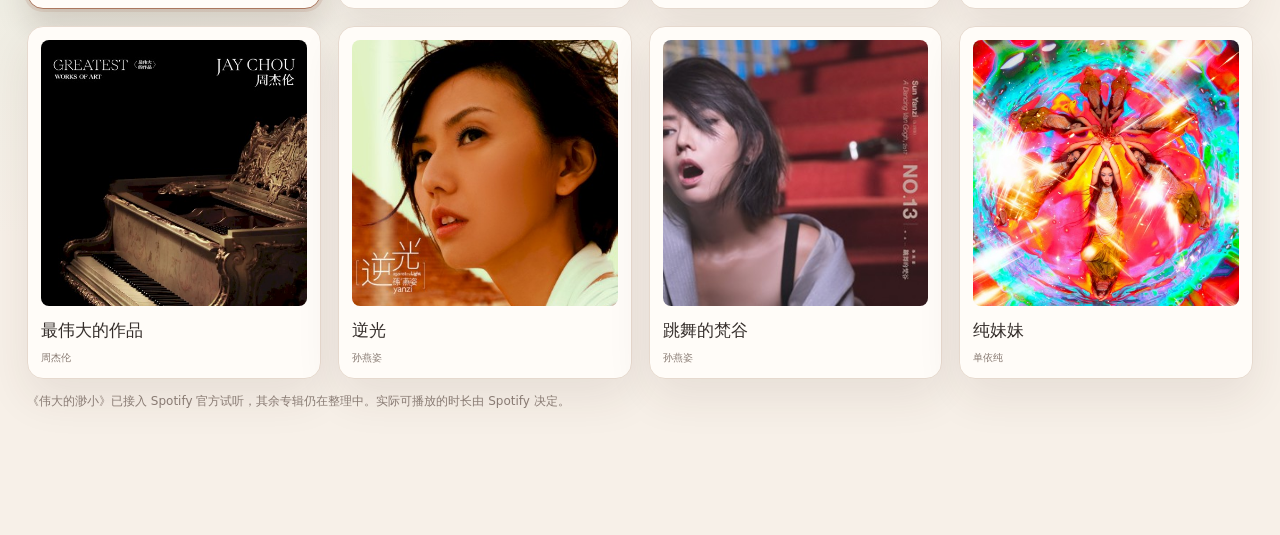
==== commit fca8cbda: "Add minimal music progress bar and tap to play" ====
--- a/paper-music-demo.html
+++ b/paper-music-demo.html
@@ -1,4 +1,4 @@
-<!doctype html><html lang="zh-CN"><head><meta charset="utf-8"><meta name="viewport" content="width=device-width,initial-scale=1"><meta name="description" content="唱片墙与播放器舞台试稿"><title>Music · 完整系列试稿</title><link rel="stylesheet" href="paper-sub.css"><link rel="stylesheet" href="music-covers.css?v=spotify-2"><script src="music-data.js?v=spotify-2" defer></script><script src="paper-sub.js?v=spotify-2" defer></script></head>
+<!doctype html><html lang="zh-CN"><head><meta charset="utf-8"><meta name="viewport" content="width=device-width,initial-scale=1"><meta name="description" content="唱片墙与播放器舞台试稿"><title>Music · 完整系列试稿</title><link rel="stylesheet" href="paper-sub.css"><link rel="stylesheet" href="music-covers.css?v=spotify-3"><script src="music-data.js?v=spotify-3" defer></script><script src="paper-sub.js?v=spotify-3" defer></script></head>
 <body data-page="music"><span class="petal a"></span><span class="petal b"></span><span class="petal c"></span>
 <header class="site-header wrap"><a class="brand" href="paper-blog-full-demo.html">YOUR NAME<b>✳</b></a><nav class="nav" aria-label="主导航"><a href="paper-blog-full-demo.html">首页</a><a href="paper-publications-demo.html">研究</a><a href="paper-cv-demo.html">CV</a><a href="paper-photography-demo.html">照片墙</a><a href="paper-music-demo.html" aria-current="page">音乐</a></nav><div class="head-actions"><span class="visit-chip">VISITOR / DEMO</span><button class="theme-button" data-theme aria-label="切换深色模式">☾</button></div></header>
 <main class="page wrap"><section class="intro"><span class="eyebrow">04 / MUSIC COLLECTION</span><h1>我的唱片室<span style="color:var(--accent)">.</span></h1><p>一面专辑墙，一张正在细看的唱片。慢慢收集，慢慢分享。</p><div class="rule"></div></section>
@@ -7,7 +7,11 @@
     <div id="music-disc" class="music-disc" aria-hidden="true"><div class="music-disc-core">♫</div></div>
     <h2 id="music-now-title">伟大的渺小</h2><p id="music-now-artist">林俊杰</p>
     <div class="music-controls"><button type="button" id="music-prev" aria-label="上一张专辑">‹</button><span>切换专辑</span><button type="button" id="music-next" aria-label="下一张专辑">›</button></div>
-    <p class="music-control-caption">SPOTIFY PREVIEW</p>
+    <div class="music-mini-player" role="group" aria-label="试听控制">
+      <div class="music-mini-top"><span id="music-mini-song">选择右侧曲目</span><span id="music-mini-time">0:00 / --:--</span></div>
+      <div class="music-mini-timeline" aria-hidden="true"><i id="music-mini-fill"></i></div>
+      <div class="music-mini-bottom"><span>SPOTIFY PREVIEW</span><button type="button" id="music-mini-play" aria-label="播放试听">▶</button></div>
+    </div>
   </div>
   <div class="card music-info"><div id="music-info-content" class="music-info-content"></div></div>
 </section>
--- a/music-covers.css
+++ b/music-covers.css
@@ -77,13 +77,25 @@
 .music-disc-panel .music-controls { gap: 15px; margin-top: 14px; }
 .music-disc-panel .music-controls button { display: grid; place-items: center; width: 28px; height: 28px; border: 1px solid var(--line); border-radius: 50%; background: #fff9; font-size: 19px; cursor: pointer; }
 .music-disc-panel .music-controls span { color: var(--muted); font-size: 10px; letter-spacing: .12em; }
-.music-control-caption { margin: 27px 0 9px !important; font: 10px/1.4 ui-monospace, monospace !important; letter-spacing: .16em; }
-.spotify-player { width: min(100%, 370px); height: 80px; overflow: hidden; border-radius: 12px; background: #172120; }
+.music-mini-player { width: min(100%, 370px); margin-top: 26px; padding: 13px 15px 11px; border: 1px solid #d8dfdc; border-radius: 13px; background: #f8faf8; text-align: left; box-shadow: 0 6px 20px #314b4510; }
+.music-mini-top, .music-mini-bottom { display: flex; align-items: center; justify-content: space-between; gap: 10px; }
+.music-mini-top span:first-child { overflow: hidden; color: var(--ink); font-size: 11px; font-weight: 600; text-overflow: ellipsis; white-space: nowrap; }
+.music-mini-top span:last-child { flex: none; color: var(--muted); font: 10px ui-monospace, monospace; }
+.music-mini-timeline { width: 100%; height: 4px; margin: 13px 0 9px; overflow: hidden; border-radius: 4px; background: #d8e0dc; }
+.music-mini-timeline i { display: block; width: 0; height: 100%; border-radius: inherit; background: #77958c; transition: width .2s linear; }
+.music-mini-bottom span { color: var(--muted); font: 9px ui-monospace, monospace; letter-spacing: .11em; }
+.music-mini-bottom button { display: grid; place-items: center; width: 28px; height: 28px; border: 0; border-radius: 50%; background: #829f95; color: white; font-size: 12px; cursor: pointer; }
+.music-mini-bottom button:disabled { opacity: .4; cursor: default; }
+.spotify-shell { display: flex; flex-direction: column; width: min(100%, 370px); margin-top: 10px; padding: 9px; border: 1px solid #d8dfdc; border-radius: 13px; background: #f8faf8; }
+.spotify-shell[hidden] { display: none; }
+.spotify-shell-head { display: flex; justify-content: space-between; align-items: center; padding: 1px 4px 8px; color: var(--muted); font: 9px ui-monospace, monospace; letter-spacing: .08em; }
+.spotify-shell-head button { border: 0; background: transparent; color: var(--muted); font: 10px system-ui, sans-serif; cursor: pointer; }
+.spotify-player { width: 100%; height: 80px; overflow: hidden; border-radius: 10px; background: #172120; }
 .spotify-player[hidden] { display: none; }
 .spotify-player iframe { display: block; width: 100%; height: 80px; border: 0; }
-.spotify-hint { max-width: 370px; margin: 9px 0 3px !important; color: var(--muted); font-size: 10px !important; line-height: 1.55; }
+.spotify-hint { max-width: 370px; margin: 7px 2px 3px !important; color: var(--muted); font-size: 10px !important; line-height: 1.55; }
 .spotify-hint[hidden], .spotify-album-link[hidden] { display: none; }
-.spotify-album-link { align-self: center; margin-top: 4px; color: var(--accent); font-size: 11px; text-decoration: none; }
+.spotify-album-link { align-self: center; margin: 3px 0 2px; color: var(--accent); font-size: 10px; text-decoration: none; }
 .spotify-album-link:hover { text-decoration: underline; }
 @media (max-width: 700px) {
   .music-stage .music-info { padding: 24px 18px; }
